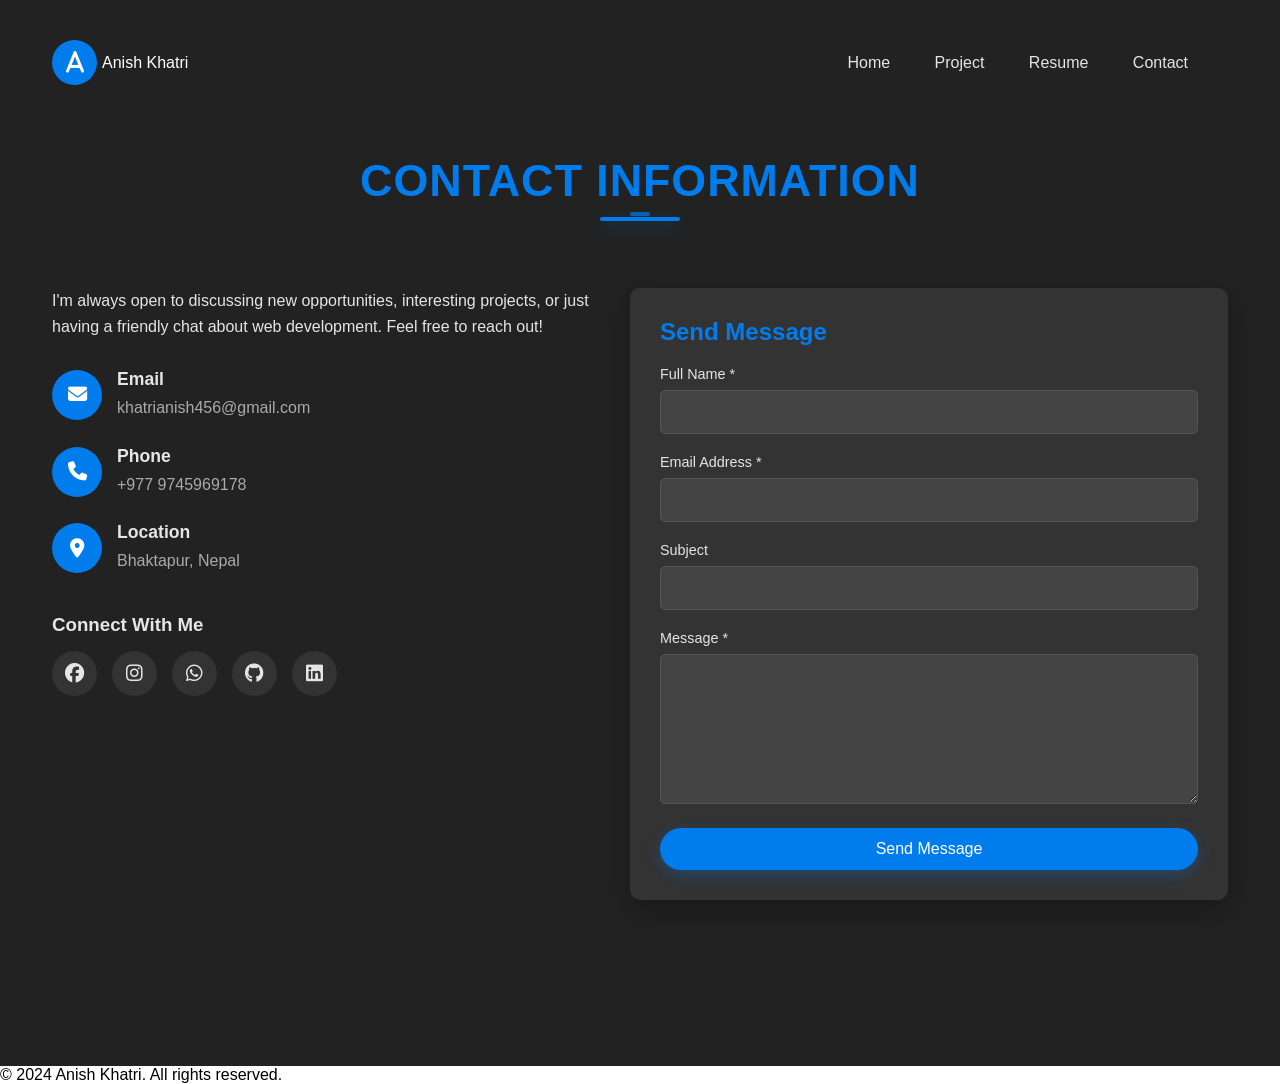
==== contact.html @ 805e6ad3 "first commit" ====
<!DOCTYPE html>
<html lang="en">
<head>
    <meta charset="UTF-8">
    <meta name="viewport" content="width=device-width, initial-scale=1.0">
    <title>portfolio</title>
    <link rel="stylesheet" href="contact.css">
    <link rel="stylesheet" href="https://cdnjs.cloudflare.com/ajax/libs/font-awesome/6.7.2/css/all.min.css">
</head>
<body>
    <div class="main">
        <div class="top">
            <header>
                <div class="logo">
                    <i class="fa-solid fa-a"></i>  <!-- this tag uses font awesome -->
                    <div class="logo-text">Anish Khatri</div>
                </div>
                <nav>
                    <div class="togglebtn">
                        <span></span>
                        <span></span>
                        <span></span>
                    </div>
                    <ul class="navlink">
                        <li><a href="home.html">Home</a></li> 
                        <li><a href="project.html">Project</a></li> 
                        <li><a href="Resume.html">Resume</a></li> 
                        <li><a href="">Contact</a></li> 
                    </ul>
                </nav>
            </header>
            <div class="page-container">
                <h1 class="page-title">Contact Information</h1>
                
                <div class="contact-container">
                    <div class="contact-info">
                        <p>I'm always open to discussing new opportunities, interesting projects, or just having a friendly chat about web development. Feel free to reach out!</p>
                        
                        <div class="contact-details">
                            <div class="contact-item">
                                <div class="contact-icon">
                                    <i class="fa-solid fa-envelope"></i>
                                </div>
                                <div class="contact-text">
                                    <h3>Email</h3>
                                    <p>khatrianish456@gmail.com</p>
                                </div>
                            </div>
                            
                            <div class="contact-item">
                                <div class="contact-icon">
                                    <i class="fa-solid fa-phone"></i>
                                </div>
                                <div class="contact-text">
                                    <h3>Phone</h3>
                                    <p>+977 9745969178</p>
                                </div>
                            </div>
                            
                            <div class="contact-item">
                                <div class="contact-icon">
                                    <i class="fa-solid fa-location-dot"></i>
                                </div>
                                <div class="contact-text">
                                    <h3>Location</h3>
                                    <p>Bhaktapur, Nepal</p>
                                </div>
                            </div>
                        </div>
                        
                        <div class="contact-social">
                            <h3>Connect With Me</h3>
                            <div class="contact-social-links">
                                <a href="https://www.facebook.com/share/1A3P8V1MvE/" target="_blank" rel="noopener noreferrer"><i class="fa-brands fa-facebook"></i></a>
                                <a href="https://www.instagram.com/anishh__khatri?igsh=MTZnNTc5MmM3Mm4xbw==" target="_blank" rel="noopener noreferrer"><i class="fa-brands fa-instagram"></i></a>
                                <a href="https://wa.me/1234567890" target="_blank" rel="noopener noreferrer"><i class="fa-brands fa-whatsapp"></i></a>
                                <a href="https://github.com/Anish777-Khatri" target="_blank" rel="noopener noreferrer"><i class="fa-brands fa-github"></i></a>
                                <a href="https://www.linkedin.com/in/anish-khatri-4902b7243?utm_source=share&utm_campaign=share_via&utm_content=profile&utm_medium=android_app" target="_blank" rel="noopener noreferrer"><i class="fa-brands fa-linkedin"></i></a>
                            </div>
                        </div>
                    </div>
                    
                    <div class="contact-form">
                        <h2>Send Message</h2>
                        <div id="alertMessage" class="alert"></div>
                        
                        <form id="contactForm" action="https://formspree.io/f/xnjarwyg" method="POST">
                            <div class="form-group">
                                <label for="name">Full Name *</label>
                                <input type="text" class="form-control" id="name" name="name" required>
                            </div>
                            
                            <div class="form-group">
                                <label for="email">Email Address *</label>
                                <input type="email" class="form-control" id="email" name="email" required>
                            </div>
                            
                            <div class="form-group">
                                <label for="subject">Subject</label>
                                <input type="text" class="form-control" id="subject" name="subject">
                            </div>
                            
                            <div class="form-group">
                                <label for="message">Message *</label>
                                <textarea class="form-control" id="message" name="message" rows="5" required></textarea>
                            </div>
                            
                            <button type="submit" class="submit-btn">Send Message</button>
                        </form>
                    </div>
                </div>
            </div>
        </div>
    </div>

    <footer>
        <p>&copy; 2024 Anish Khatri. All rights reserved.</p>
    </footer>

    <script>
        // Contact Form Submission Handler
        const contactForm = document.getElementById('contactForm');
        const submitBtn = contactForm.querySelector('.submit-btn');
        const alertMessage = document.getElementById('alertMessage');

        contactForm.addEventListener('submit', async function(e) {
            e.preventDefault();
            
            // Get form data
            const formData = new FormData(contactForm);
            
            // Show loading state
            submitBtn.classList.add('loading');
            submitBtn.disabled = true;
            
            // Hide any previous alerts
            alertMessage.classList.remove('show', 'alert-success', 'alert-error');
            
            try {
                // Send form data to Formspree
                const response = await fetch(contactForm.action, {
                    method: 'POST',
                    body: formData,
                    headers: {
                        'Accept': 'application/json'
                    }
                });
                
                // Remove loading state
                submitBtn.classList.remove('loading');
                submitBtn.disabled = false;
                
                if (response.ok) {
                    // Success
                    showAlert('Thank you for your message! I will get back to you soon.', 'success');
                    contactForm.reset();
                } else {
                    // Error
                    showAlert('Oops! There was a problem sending your message. Please try again.', 'error');
                }
            } catch (error) {
                // Network error
                submitBtn.classList.remove('loading');
                submitBtn.disabled = false;
                showAlert('Connection error. Please check your internet and try again.', 'error');
            }
        });

        function showAlert(message, type) {
            alertMessage.textContent = message;
            alertMessage.className = `alert alert-${type} show`;
            
            // Auto-hide success messages after 5 seconds
            if (type === 'success') {
                setTimeout(() => {
                    alertMessage.classList.remove('show');
                }, 5000);
            }
        }

        // Include your existing script.js functionality here if needed
        // Or keep the script.js file linked separately
    </script>
        </div>
    </div>
</body>
</html>
---- contact.css ----
*{
    box-sizing: border-box;
    padding: 0;
    margin: 0;
    font-family: poppins,sans-serif;
    text-decoration: none;
}
body{
    overflow-x: hidden;
}
.main{
    width: 100%;
    height: 100%;
    min-height: 100vh;
    background-color: #222;
}
.top{
    width: 1280px;
    max-width: 95%;
    margin: 0 auto;
    padding: 0 20px;
}
header{
    padding: 40px 0 30px;
    display: flex;
    justify-content: space-between;
    align-items: center;
    flex-wrap: wrap;
}
.logo{
    display: inline-flex;
    justify-content: center;
    align-items: center;
}
.logo i{
    height: 45px;
    width:45px;
    background-color: #007ced;
    border-radius: 50%;
    color: #fff;
    font-weight: 700;
    font-size: 1.5rem;
    padding: 10px;
    margin-right: 5px;
    cursor: pointer;
    text-align: center;
}
.logo .logo-text{
    font-family: 24px;
    font-weight: 500;
    color: #fff;
}
nav .togglebtn{
    width: 35px;
    height: 35px;
    position: absolute;
    top: 45px;
    right: 3%;
    z-index: 5;
    cursor: pointer;
    display: none;
}
nav .togglebtn span{
    display: block;
    background-color: #007ced;
    margin: 5px 0px;
    width: 100%;
    height: 3px;
    transition: 0.3sec;
    transition-property: transform, opacity;
}
nav .navlink {
    list-style-type: none;
}
nav .navlink li{   
    display: inline-block;
}
nav .navlink li a{
    color: #e5e5e5;
    margin-right: 2.5rem;
}
.page-container {
    padding: 40px 0;
    min-height: calc(100vh - 130px);
    position: relative;
}

.page-title {
    color: #007ced;
    font-size: 2.8rem;
    text-align: center;
    margin-bottom: 50px;
    position: relative;
    font-weight: 600;
    text-transform: uppercase;
    letter-spacing: 1px;
}

.page-title::after {
    content: '';
    position: absolute;
    bottom: -15px;
    left: 50%;
    transform: translateX(-50%);
    width: 80px;
    height: 4px;
    background-color: #007ced;
    border-radius: 2px;
    box-shadow: 0 5px 15px rgba(0, 124, 237, 0.3);
}

.page-title::before {
    content: '';
    position: absolute;
    bottom: -10px;
    left: 50%;
    transform: translateX(-50%);
    width: 20px;
    height: 4px;
    background-color: #007ced;
    border-radius: 2px;
    opacity: 0.7;
}

@keyframes titleGlow {
    0%, 100% {
        text-shadow: 0 0 10px rgba(0, 124, 237, 0.3);
    }
    50% {
        text-shadow: 0 0 20px rgba(0, 124, 237, 0.5), 0 0 30px rgba(0, 124, 237, 0.3);
    }
}

.page-title {
    animation: titleGlow 3s ease-in-out infinite;
}

@media (max-width: 768px) {
    .page-container {
        padding: 30px 0;
    }
    
    .page-title {
        font-size: 2.2rem;
        margin-bottom: 40px;
    }
    
    .page-title::after {
        width: 60px;
        bottom: -12px;
    }
    
    .page-title::before {
        width: 30px;
        bottom: -8px;
    }
}

@media (max-width: 480px) {
    .page-title {
        font-size: 1.8rem;
        margin-bottom: 30px;
    }
    
    .page-title::after {
        width: 50px;
        height: 3px;
        bottom: -10px;
    }
    
    .page-title::before {
        width: 25px;
        height: 3px;
        bottom: -6px;
    }
}
.contact-container {
            display: flex;
            justify-content: space-between;
            align-items: flex-start;
            padding-top: 2rem;
            min-height: calc(100vh - 130px);
            flex-wrap: wrap;
            gap: 40px;
        }

        .contact-info {
            flex: 1;
            min-width: 300px;
        }

        .contact-info h1 {
            color: #007ced;
            font-size: 2.5rem;
            margin-bottom: 20px;
        }

        .contact-info p {
            color: #e5e5e5;
            line-height: 1.6;
            margin-bottom: 30px;
        }

        .contact-details {
            margin-top: 30px;
        }

        .contact-item {
            display: flex;
            align-items: center;
            margin-bottom: 25px;
        }

        .contact-icon {
            width: 50px;
            height: 50px;
            background-color: #007ced;
            border-radius: 50%;
            display: flex;
            justify-content: center;
            align-items: center;
            margin-right: 15px;
        }

        .contact-icon i {
            color: #fff;
            font-size: 1.2rem;
        }

        .contact-text h3 {
            color: #e5e5e5;
            font-size: 1.1rem;
            margin-bottom: 5px;
        }

        .contact-text p {
            color: #aaa;
            margin: 0;
        }

        .contact-social {
            margin-top: 40px;
        }

        .contact-social h3 {
            color: #e5e5e5;
            margin-bottom: 15px;
        }

        .contact-social-links {
            display: flex;
            gap: 15px;
        }

        .contact-social-links a {
            display: inline-flex;
            justify-content: center;
            align-items: center;
            width: 45px;
            height: 45px;
            background-color: #333;
            border-radius: 50%;
            transition: all 0.3s;
        }

        .contact-social-links a:hover {
            background-color: #007ced;
            transform: translateY(-5px);
        }

        .contact-social-links i {
            color: #e5e5e5;
            font-size: 1.2rem;
        }

        .contact-form {
            flex: 1;
            min-width: 300px;
            background-color: #333;
            padding: 30px;
            border-radius: 10px;
            box-shadow: 0 10px 30px rgba(0,0,0,0.3);
        }

        .contact-form h2 {
            color: #007ced;
            margin-bottom: 20px;
        }

        .form-group {
            margin-bottom: 20px;
        }

        .form-group label {
            display: block;
            color: #e5e5e5;
            margin-bottom: 8px;
            font-size: 0.9rem;
        }

        .form-control {
            width: 100%;
            padding: 12px 15px;
            background-color: #444;
            border: 1px solid #555;
            border-radius: 5px;
            color: #e5e5e5;
            font-size: 1rem;
            transition: border 0.3s;
        }

        .form-control:focus {
            outline: none;
            border-color: #007ced;
        }

        textarea.form-control {
            min-height: 150px;
            resize: vertical;
        }

        .submit-btn {
            background-color: #007ced;
            color: #fff;
            border: none;
            padding: 12px 30px;
            border-radius: 30px;
            font-size: 1rem;
            font-weight: 500;
            cursor: pointer;
            transition: all 0.3s;
            display: inline-block;
            box-shadow: 0 5px 15px rgba(0, 124, 237, 0.3);
            width: 100%;
        }

        .submit-btn:hover {
            background-color: #0056a3;
            transform: translateY(-3px);
        }


        @media (max-width: 768px) {
            .contact-container {
                flex-direction: column;
            }
            
            .contact-info h1 {
                font-size: 2rem;
            }
        }
        .alert {
            padding: 15px 20px;
            margin: 20px 0 15px 0;
            border-radius: 8px;
            display: none;
            animation: slideIn 0.3s ease-out;
            text-align: center;
            font-weight: 500;
        }
        
        .alert.show {
            display: block;
        }
        
        .alert-success {
            background-color: #28a745;
            color: #ffffff;
            border: 1px solid #28a745;
            box-shadow: 0 4px 6px rgba(40, 167, 69, 0.3);
        }
        
        .alert-error {
            background-color: #dc3545;
            color: #ffffff;
            border: 1px solid #dc3545;
            box-shadow: 0 4px 6px rgba(220, 53, 69, 0.3);
        }
        
        @keyframes slideIn {
            from {
                opacity: 0;
                transform: translateY(-10px);
            }
            to {
                opacity: 1;
                transform: translateY(0);
            }
        }
        
        /* Loading state for button */
        .submit-btn.loading {
            opacity: 0.7;
            cursor: not-allowed;
        }
        
        .submit-btn.loading::after {
            content: " ...";
            animation: dots 1.5s steps(4, end) infinite;
        }
        
        @keyframes dots {
            0%, 20% { content: " ."; }
            40% { content: " .."; }
            60%, 100% { content: " ..."; }
        }
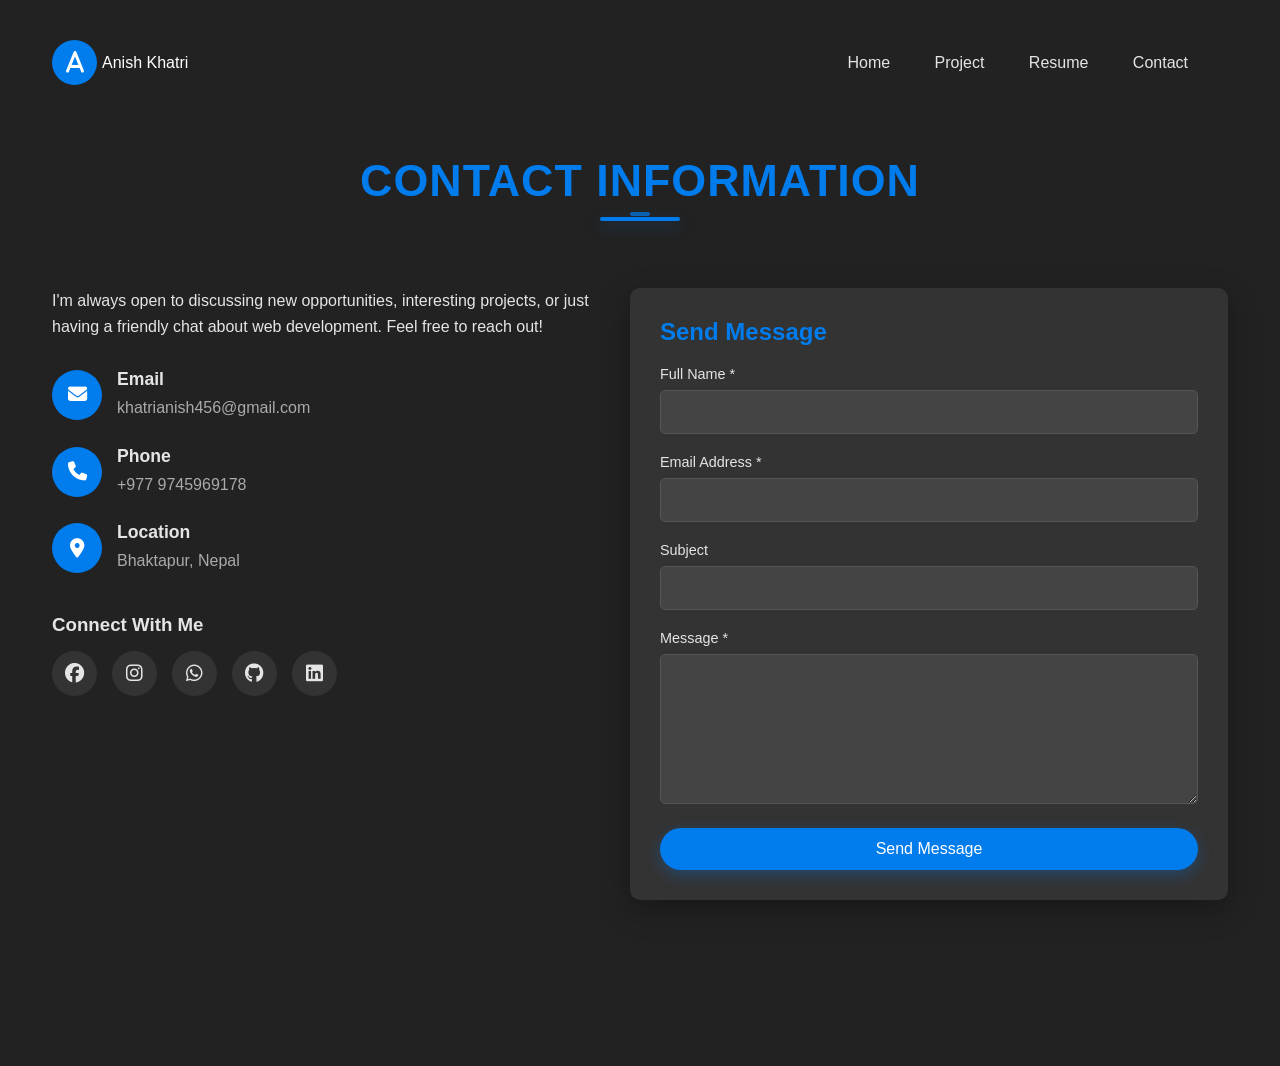
==== commit 1006a89f: "little changes" ====
--- a/contact.html
+++ b/contact.html
@@ -22,7 +22,7 @@
                         <span></span>
                     </div>
                     <ul class="navlink">
-                        <li><a href="home.html">Home</a></li> 
+                        <li><a href="index.html">Home</a></li> 
                         <li><a href="project.html">Project</a></li> 
                         <li><a href="Resume.html">Resume</a></li> 
                         <li><a href="">Contact</a></li> 
@@ -112,11 +112,6 @@
             </div>
         </div>
     </div>
-
-    <footer>
-        <p>&copy; 2024 Anish Khatri. All rights reserved.</p>
-    </footer>
-
     <script>
         // Contact Form Submission Handler
         const contactForm = document.getElementById('contactForm');
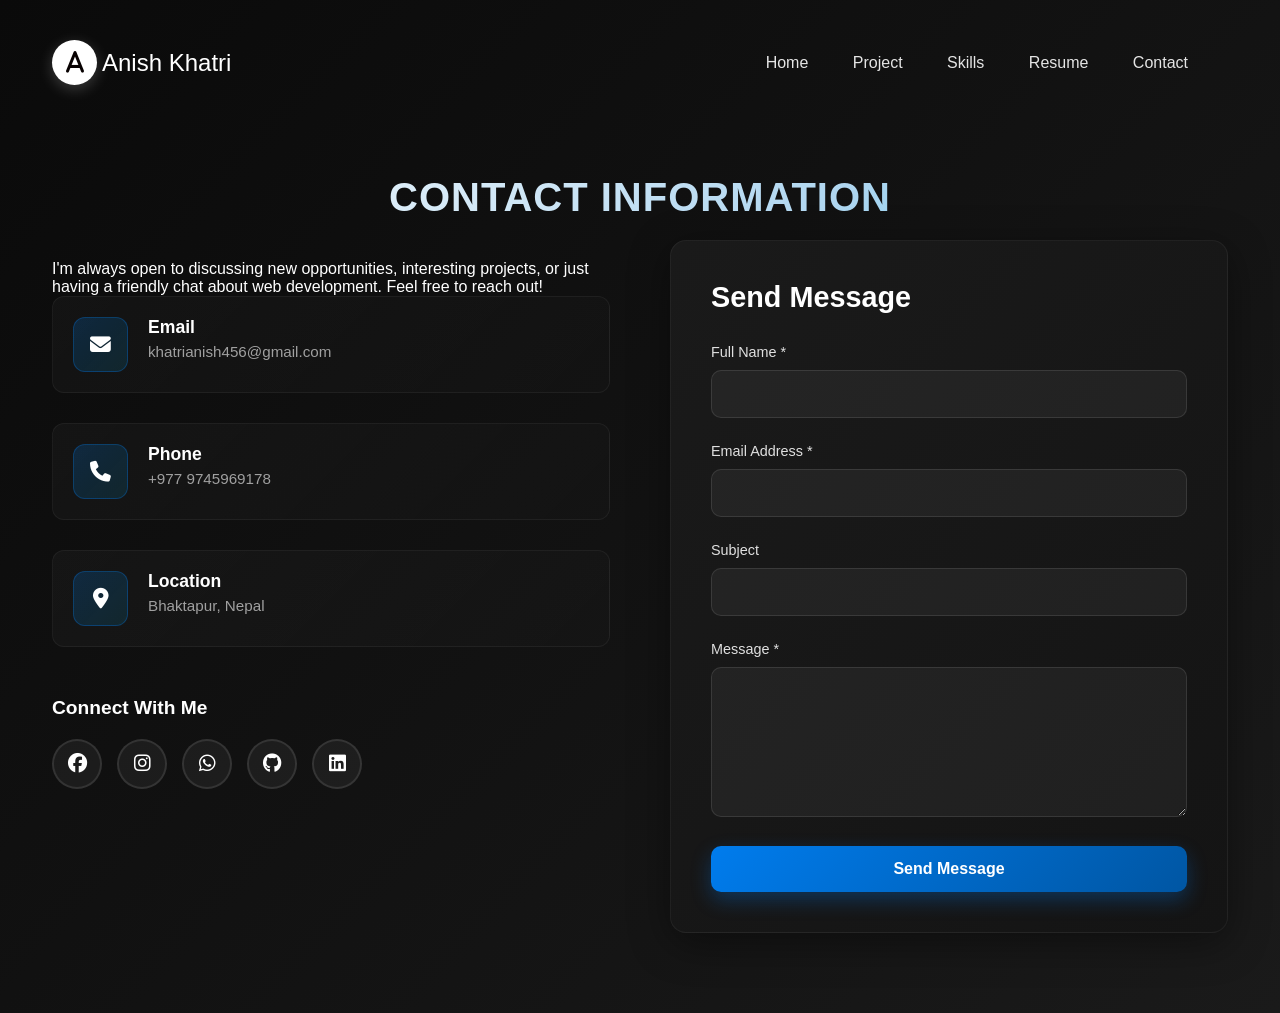
==== commit 85d1f7fa: "Enhanced portfolio with gradient effects and improved UI/UX" ====
--- a/contact.html
+++ b/contact.html
@@ -3,7 +3,7 @@
 <head>
     <meta charset="UTF-8">
     <meta name="viewport" content="width=device-width, initial-scale=1.0">
-    <title>portfolio</title>
+    <title>Contact- Anish Khatri</title>
     <link rel="stylesheet" href="contact.css">
     <link rel="stylesheet" href="https://cdnjs.cloudflare.com/ajax/libs/font-awesome/6.7.2/css/all.min.css">
 </head>
@@ -23,7 +23,8 @@
                     </div>
                     <ul class="navlink">
                         <li><a href="index.html">Home</a></li> 
-                        <li><a href="project.html">Project</a></li> 
+                        <li><a href="project.html">Project</a></li>
+                        <li><a href="skill.html">Skills</a></li>
                         <li><a href="Resume.html">Resume</a></li> 
                         <li><a href="">Contact</a></li> 
                     </ul>
--- a/contact.css
+++ b/contact.css
@@ -1,54 +1,77 @@
-*{
-    box-sizing: border-box;
-    padding: 0;
-    margin: 0;
-    font-family: poppins,sans-serif;
-    text-decoration: none;
-}
-body{
-    overflow-x: hidden;
-}
-.main{
-    width: 100%;
-    height: 100%;
-    min-height: 100vh;
-    background-color: #222;
-}
-.top{
-    width: 1280px;
-    max-width: 95%;
-    margin: 0 auto;
-    padding: 0 20px;
-}
-header{
+* {
+            box-sizing: border-box;
+            padding: 0;
+            margin: 0;
+            font-family: 'Poppins', sans-serif;
+            text-decoration: none;
+        }
+
+        body {
+            overflow-x: hidden;
+            background-color: #0a0a0a;
+            color: #ffffff;
+        }
+
+        .main {
+            width: 100%;
+            min-height: 100vh;
+            background: linear-gradient(135deg, #0a0a0a 0%, #1a1a1a 100%);
+        }
+
+        .top {
+            width: 1280px;
+            max-width: 95%;
+            margin: 0 auto;
+            padding: 0 20px;
+        }
+
+ header{
     padding: 40px 0 30px;
     display: flex;
     justify-content: space-between;
     align-items: center;
     flex-wrap: wrap;
 }
+
+/* Enhanced Logo Styles */
 .logo{
     display: inline-flex;
     justify-content: center;
     align-items: center;
+    transition: transform 0.3s ease;
+}
+.logo:hover{
+    transform: translateY(-3px);
 }
 .logo i{
     height: 45px;
     width:45px;
-    background-color: #007ced;
+    background-color: #fff;
     border-radius: 50%;
-    color: #fff;
+    color: #070101ff;
     font-weight: 700;
     font-size: 1.5rem;
     padding: 10px;
     margin-right: 5px;
     cursor: pointer;
     text-align: center;
+    transition: all 0.4s ease;
+    box-shadow: 0 4px 15px rgba(255, 255, 255, 0.2);
+}
+.logo i:hover{
+    background: linear-gradient(135deg, #007ced, #00c6ff);
+    color: #fff;
+    transform: rotate(360deg) scale(1.1);
+    box-shadow: 0 6px 20px rgba(0, 124, 237, 0.4);
 }
 .logo .logo-text{
-    font-family: 24px;
+    font-size: 24px;
     font-weight: 500;
     color: #fff;
+    transition: color 0.3s ease;
+}
+.logo:hover .logo-text{
+    color: #007ced;
 }
 nav .togglebtn{
     width: 35px;
@@ -59,16 +82,25 @@
     z-index: 5;
     cursor: pointer;
     display: none;
+    transition: transform 0.3s ease;
+}
+nav .togglebtn:hover{
+    transform: scale(1.1);
 }
 nav .togglebtn span{
     display: block;
-    background-color: #007ced;
+    background-color: #fff;
     margin: 5px 0px;
     width: 100%;
     height: 3px;
-    transition: 0.3sec;
-    transition-property: transform, opacity;
-}
+    transition: 0.3s;
+    transition-property: transform, opacity, background-color;
+}
+nav .togglebtn:hover span{
+    background-color: #007ced;
+}
+
+/* Enhanced Navigation Styles */
 nav .navlink {
     list-style-type: none;
 }
@@ -78,305 +110,225 @@
 nav .navlink li a{
     color: #e5e5e5;
     margin-right: 2.5rem;
-}
-.page-container {
-    padding: 40px 0;
-    min-height: calc(100vh - 130px);
     position: relative;
-}
-
-.page-title {
-    color: #007ced;
-    font-size: 2.8rem;
-    text-align: center;
-    margin-bottom: 50px;
-    position: relative;
-    font-weight: 600;
-    text-transform: uppercase;
-    letter-spacing: 1px;
-}
-
-.page-title::after {
+    padding: 8px 0;
+    display: inline-block;
+    transition: all 0.3s ease;
+    font-weight: 500;
+}
+
+/* Enhanced Navbar Hover Effect */
+nav .navlink li a::after {
     content: '';
     position: absolute;
-    bottom: -15px;
-    left: 50%;
-    transform: translateX(-50%);
-    width: 80px;
-    height: 4px;
-    background-color: #007ced;
-    border-radius: 2px;
-    box-shadow: 0 5px 15px rgba(0, 124, 237, 0.3);
-}
-
-.page-title::before {
-    content: '';
-    position: absolute;
-    bottom: -10px;
-    left: 50%;
-    transform: translateX(-50%);
-    width: 20px;
-    height: 4px;
-    background-color: #007ced;
-    border-radius: 2px;
-    opacity: 0.7;
-}
-
-@keyframes titleGlow {
-    0%, 100% {
-        text-shadow: 0 0 10px rgba(0, 124, 237, 0.3);
-    }
-    50% {
-        text-shadow: 0 0 20px rgba(0, 124, 237, 0.5), 0 0 30px rgba(0, 124, 237, 0.3);
-    }
-}
-
-.page-title {
-    animation: titleGlow 3s ease-in-out infinite;
-}
-
-@media (max-width: 768px) {
-    .page-container {
-        padding: 30px 0;
-    }
-    
-    .page-title {
-        font-size: 2.2rem;
-        margin-bottom: 40px;
-    }
-    
-    .page-title::after {
-        width: 60px;
-        bottom: -12px;
-    }
-    
-    .page-title::before {
-        width: 30px;
-        bottom: -8px;
-    }
-}
-
-@media (max-width: 480px) {
-    .page-title {
-        font-size: 1.8rem;
-        margin-bottom: 30px;
-    }
-    
-    .page-title::after {
-        width: 50px;
-        height: 3px;
-        bottom: -10px;
-    }
-    
-    .page-title::before {
-        width: 25px;
-        height: 3px;
-        bottom: -6px;
-    }
-}
-.contact-container {
-            display: flex;
-            justify-content: space-between;
-            align-items: flex-start;
-            padding-top: 2rem;
+    bottom: 0;
+    left: 0;
+    width: 0;
+    height: 2px;
+    background: linear-gradient(90deg, #fff, #e5e5e5);
+    transition: width 0.4s ease;
+    box-shadow: 0 0 10px rgba(0, 124, 237, 0.5);
+}
+
+nav .navlink li a:hover {
+    color: #ffffff;
+    transform: translateY(-2px);
+}
+
+nav .navlink li a:hover::after {
+    width: 100%;
+}
+
+/* Active Link Style */
+nav .navlink li a.active {
+    color: #ffffff;
+}
+
+nav .navlink li a.active::after {
+    width: 100%;
+}
+
+        .page-container {
+            padding: 60px 0 80px;
             min-height: calc(100vh - 130px);
-            flex-wrap: wrap;
-            gap: 40px;
+        }
+
+        .page-title {
+            font-size: 3.5rem;
+            font-weight: 700;
+            text-align: center;
+            margin-bottom: 20px;
+            background: linear-gradient(135deg, #ffffff 0%, #e0e0e0 50%, #ffffff 100%);
+            -webkit-background-clip: text;
+            -webkit-text-fill-color: transparent;
+            background-clip: text;
+            letter-spacing: -1px;
+            position: relative;
+        }
+
+        .page-subtitle {
+            text-align: center;
+            color: #b0b0b0;
+            font-size: 1.1rem;
+            margin-bottom: 60px;
+            max-width: 600px;
+            margin-left: auto;
+            margin-right: auto;
+        }
+
+        .contact-container {
+            display: grid;
+            grid-template-columns: 1fr 1fr;
+            gap: 60px;
+            align-items: start;
         }
 
         .contact-info {
-            flex: 1;
-            min-width: 300px;
-        }
-
-        .contact-info h1 {
-            color: #007ced;
-            font-size: 2.5rem;
-            margin-bottom: 20px;
-        }
-
-        .contact-info p {
-            color: #e5e5e5;
-            line-height: 1.6;
-            margin-bottom: 30px;
+            padding: 20px 0;
+        }
+
+        .contact-intro {
+            color: #b0b0b0;
+            line-height: 1.8;
+            margin-bottom: 50px;
+            font-size: 1.05rem;
         }
 
         .contact-details {
-            margin-top: 30px;
+            margin-bottom: 50px;
         }
 
         .contact-item {
             display: flex;
-            align-items: center;
-            margin-bottom: 25px;
+            align-items: flex-start;
+            margin-bottom: 30px;
+            padding: 20px;
+            background: linear-gradient(135deg, rgba(255, 255, 255, 0.03), rgba(255, 255, 255, 0.01));
+            border-radius: 12px;
+            border: 1px solid rgba(255, 255, 255, 0.05);
+            transition: all 0.3s ease;
+        }
+
+        .contact-item:hover {
+            background: linear-gradient(135deg, rgba(255, 255, 255, 0.05), rgba(255, 255, 255, 0.02));
+            border-color: rgba(0, 124, 237, 0.3);
+            transform: translateX(5px);
         }
 
         .contact-icon {
-            width: 50px;
-            height: 50px;
-            background-color: #007ced;
-            border-radius: 50%;
+            width: 55px;
+            height: 55px;
+            background: linear-gradient(135deg, rgba(0, 124, 237, 0.2), rgba(0, 198, 255, 0.1));
+            border-radius: 12px;
             display: flex;
             justify-content: center;
             align-items: center;
-            margin-right: 15px;
+            margin-right: 20px;
+            flex-shrink: 0;
+            border: 1px solid rgba(0, 124, 237, 0.3);
         }
 
         .contact-icon i {
-            color: #fff;
-            font-size: 1.2rem;
+            color: #ffffff;
+            font-size: 1.3rem;
         }
 
         .contact-text h3 {
-            color: #e5e5e5;
+            color: #ffffff;
             font-size: 1.1rem;
             margin-bottom: 5px;
+            font-weight: 600;
         }
 
         .contact-text p {
-            color: #aaa;
+            color: #a0a0a0;
             margin: 0;
+            font-size: 0.95rem;
         }
 
         .contact-social {
-            margin-top: 40px;
+            margin-top: 50px;
         }
 
         .contact-social h3 {
-            color: #e5e5e5;
-            margin-bottom: 15px;
+            color: #ffffff;
+            margin-bottom: 20px;
+            font-size: 1.2rem;
+            font-weight: 600;
         }
 
         .contact-social-links {
             display: flex;
             gap: 15px;
+            flex-wrap: wrap;
         }
 
         .contact-social-links a {
             display: inline-flex;
             justify-content: center;
             align-items: center;
-            width: 45px;
-            height: 45px;
-            background-color: #333;
+            width: 50px;
+            height: 50px;
+            background: rgba(255, 255, 255, 0.05);
             border-radius: 50%;
-            transition: all 0.3s;
+            border: 2px solid rgba(255, 255, 255, 0.1);
+            transition: all 0.4s cubic-bezier(0.68, -0.55, 0.265, 1.55);
         }
 
         .contact-social-links a:hover {
-            background-color: #007ced;
-            transform: translateY(-5px);
+            background: linear-gradient(135deg, #007ced, #00c6ff);
+            border-color: transparent;
+            transform: translateY(-5px) scale(1.1);
+            box-shadow: 0 8px 20px rgba(0, 124, 237, 0.5);
         }
 
         .contact-social-links i {
-            color: #e5e5e5;
+            color: #ffffff;
             font-size: 1.2rem;
         }
 
         .contact-form {
-            flex: 1;
-            min-width: 300px;
-            background-color: #333;
-            padding: 30px;
-            border-radius: 10px;
-            box-shadow: 0 10px 30px rgba(0,0,0,0.3);
+            background: linear-gradient(135deg, #1a1a1a 0%, #141414 100%);
+            padding: 40px;
+            border-radius: 16px;
+            box-shadow: 0 10px 40px rgba(0, 0, 0, 0.4);
+            border: 1px solid rgba(255, 255, 255, 0.05);
         }
 
         .contact-form h2 {
-            color: #007ced;
-            margin-bottom: 20px;
-        }
-
-        .form-group {
-            margin-bottom: 20px;
-        }
-
-        .form-group label {
-            display: block;
-            color: #e5e5e5;
-            margin-bottom: 8px;
-            font-size: 0.9rem;
-        }
-
-        .form-control {
-            width: 100%;
-            padding: 12px 15px;
-            background-color: #444;
-            border: 1px solid #555;
-            border-radius: 5px;
-            color: #e5e5e5;
-            font-size: 1rem;
-            transition: border 0.3s;
-        }
-
-        .form-control:focus {
-            outline: none;
-            border-color: #007ced;
-        }
-
-        textarea.form-control {
-            min-height: 150px;
-            resize: vertical;
-        }
-
-        .submit-btn {
-            background-color: #007ced;
-            color: #fff;
-            border: none;
-            padding: 12px 30px;
-            border-radius: 30px;
-            font-size: 1rem;
-            font-weight: 500;
-            cursor: pointer;
-            transition: all 0.3s;
-            display: inline-block;
-            box-shadow: 0 5px 15px rgba(0, 124, 237, 0.3);
-            width: 100%;
-        }
-
-        .submit-btn:hover {
-            background-color: #0056a3;
-            transform: translateY(-3px);
-        }
-
-
-        @media (max-width: 768px) {
-            .contact-container {
-                flex-direction: column;
-            }
-            
-            .contact-info h1 {
-                font-size: 2rem;
-            }
-        }
+            color: #ffffff;
+            margin-bottom: 30px;
+            font-size: 1.8rem;
+            font-weight: 600;
+        }
+
         .alert {
             padding: 15px 20px;
-            margin: 20px 0 15px 0;
-            border-radius: 8px;
+            margin-bottom: 25px;
+            border-radius: 10px;
             display: none;
             animation: slideIn 0.3s ease-out;
             text-align: center;
             font-weight: 500;
-        }
-        
+            font-size: 0.95rem;
+        }
+
         .alert.show {
             display: block;
         }
-        
+
         .alert-success {
-            background-color: #28a745;
-            color: #ffffff;
-            border: 1px solid #28a745;
-            box-shadow: 0 4px 6px rgba(40, 167, 69, 0.3);
-        }
-        
+            background: linear-gradient(135deg, rgba(40, 167, 69, 0.2), rgba(40, 167, 69, 0.1));
+            color: #ffffff;
+            border: 1px solid rgba(40, 167, 69, 0.5);
+        }
+
         .alert-error {
-            background-color: #dc3545;
-            color: #ffffff;
-            border: 1px solid #dc3545;
-            box-shadow: 0 4px 6px rgba(220, 53, 69, 0.3);
-        }
-        
+            background: linear-gradient(135deg, rgba(220, 53, 69, 0.2), rgba(220, 53, 69, 0.1));
+            color: #ffffff;
+            border: 1px solid rgba(220, 53, 69, 0.5);
+        }
+
         @keyframes slideIn {
             from {
                 opacity: 0;
@@ -387,20 +339,206 @@
                 transform: translateY(0);
             }
         }
-        
-        /* Loading state for button */
+
+        .form-group {
+            margin-bottom: 25px;
+        }
+
+        .form-group label {
+            display: block;
+            color: #e0e0e0;
+            margin-bottom: 10px;
+            font-size: 0.9rem;
+            font-weight: 500;
+        }
+
+        .form-control {
+            width: 100%;
+            padding: 14px 18px;
+            background: rgba(255, 255, 255, 0.05);
+            border: 1px solid rgba(255, 255, 255, 0.1);
+            border-radius: 10px;
+            color: #ffffff;
+            font-size: 1rem;
+            transition: all 0.3s ease;
+            font-family: 'Poppins', sans-serif;
+        }
+
+        .form-control::placeholder {
+            color: rgba(255, 255, 255, 0.3);
+        }
+
+        .form-control:focus {
+            outline: none;
+            border-color: rgba(0, 124, 237, 0.5);
+            background: rgba(255, 255, 255, 0.08);
+            box-shadow: 0 0 0 4px rgba(0, 124, 237, 0.1);
+        }
+
+        textarea.form-control {
+            min-height: 150px;
+            resize: vertical;
+        }
+
+        .submit-btn {
+            background: linear-gradient(135deg, #007ced, #0056a3);
+            color: #ffffff;
+            border: none;
+            padding: 14px 40px;
+            border-radius: 10px;
+            font-size: 1rem;
+            font-weight: 600;
+            cursor: pointer;
+            transition: all 0.3s ease;
+            width: 100%;
+            box-shadow: 0 8px 20px rgba(0, 124, 237, 0.3);
+            position: relative;
+            overflow: hidden;
+        }
+
+        .submit-btn::before {
+            content: '';
+            position: absolute;
+            top: 0;
+            left: -100%;
+            width: 100%;
+            height: 100%;
+            background: linear-gradient(90deg, transparent, rgba(255, 255, 255, 0.2), transparent);
+            transition: left 0.5s ease;
+        }
+
+        .submit-btn:hover::before {
+            left: 100%;
+        }
+
+        .submit-btn:hover {
+            transform: translateY(-2px);
+            box-shadow: 0 12px 30px rgba(0, 124, 237, 0.5);
+        }
+
+        .submit-btn:active {
+            transform: translateY(0);
+        }
+
         .submit-btn.loading {
             opacity: 0.7;
             cursor: not-allowed;
-        }
-        
+            pointer-events: none;
+        }
+
         .submit-btn.loading::after {
             content: " ...";
             animation: dots 1.5s steps(4, end) infinite;
         }
-        
+
         @keyframes dots {
             0%, 20% { content: " ."; }
             40% { content: " .."; }
             60%, 100% { content: " ..."; }
-        }+        }
+
+        /* Responsive Design */
+        @media (max-width: 968px) {
+            .contact-container {
+                grid-template-columns: 1fr;
+                gap: 50px;
+            }
+
+            .page-title {
+                font-size: 2.8rem;
+            }
+        }
+
+        @media (max-width: 768px) {
+            .page-title {
+                font-size: 2.2rem;
+            }
+
+            .page-subtitle {
+                font-size: 1rem;
+                margin-bottom: 40px;
+            }
+
+            nav .navlink {
+                gap: 20px;
+            }
+
+            .contact-form {
+                padding: 30px 25px;
+            }
+
+            .contact-item {
+                padding: 15px;
+            }
+
+            .contact-icon {
+                width: 50px;
+                height: 50px;
+            }
+        }
+
+        @media (max-width: 480px) {
+            .page-title {
+                font-size: 1.8rem;
+            }
+
+            .page-subtitle {
+                font-size: 0.95rem;
+            }
+
+            .contact-form {
+                padding: 25px 20px;
+            }
+
+            .contact-form h2 {
+                font-size: 1.5rem;
+            }
+
+            .contact-social-links a {
+                width: 45px;
+                height: 45px;
+            }
+
+            nav .navlink {
+                flex-direction: column;
+                gap: 15px;
+            }
+        }
+    .page-container h1{
+        color: #fff;
+        font-size: 2.5rem;
+        font-weight: 650;
+        letter-spacing: 1px;
+        text-transform: uppercase;
+        background: linear-gradient(135deg, #fff, #afd6f0ff, #00c6ff, #b1b6ceff);
+        background-size: 200% 200%;
+        -webkit-background-clip: text;
+        -webkit-text-fill-color: transparent;
+        background-clip: text;
+        animation: fadeInUp 0.8s ease, gradientShift 3s ease infinite;
+        position: relative;
+        display: block;
+        text-align: center;
+        width: 100%;
+}
+
+        /* Additional animations */
+        @keyframes fadeInUp {
+            from {
+                opacity: 0;
+                transform: translateY(30px);
+            }
+            to {
+                opacity: 1;
+                transform: translateY(0);
+            }
+        }
+
+        .contact-item {
+            animation: fadeInUp 0.6s ease-out forwards;
+            opacity: 0;
+        }
+
+        .contact-item:nth-child(1) { animation-delay: 0.1s; }
+        .contact-item:nth-child(2) { animation-delay: 0.2s; }
+        .contact-item:nth-child(3) { animation-delay: 0.3s; }
